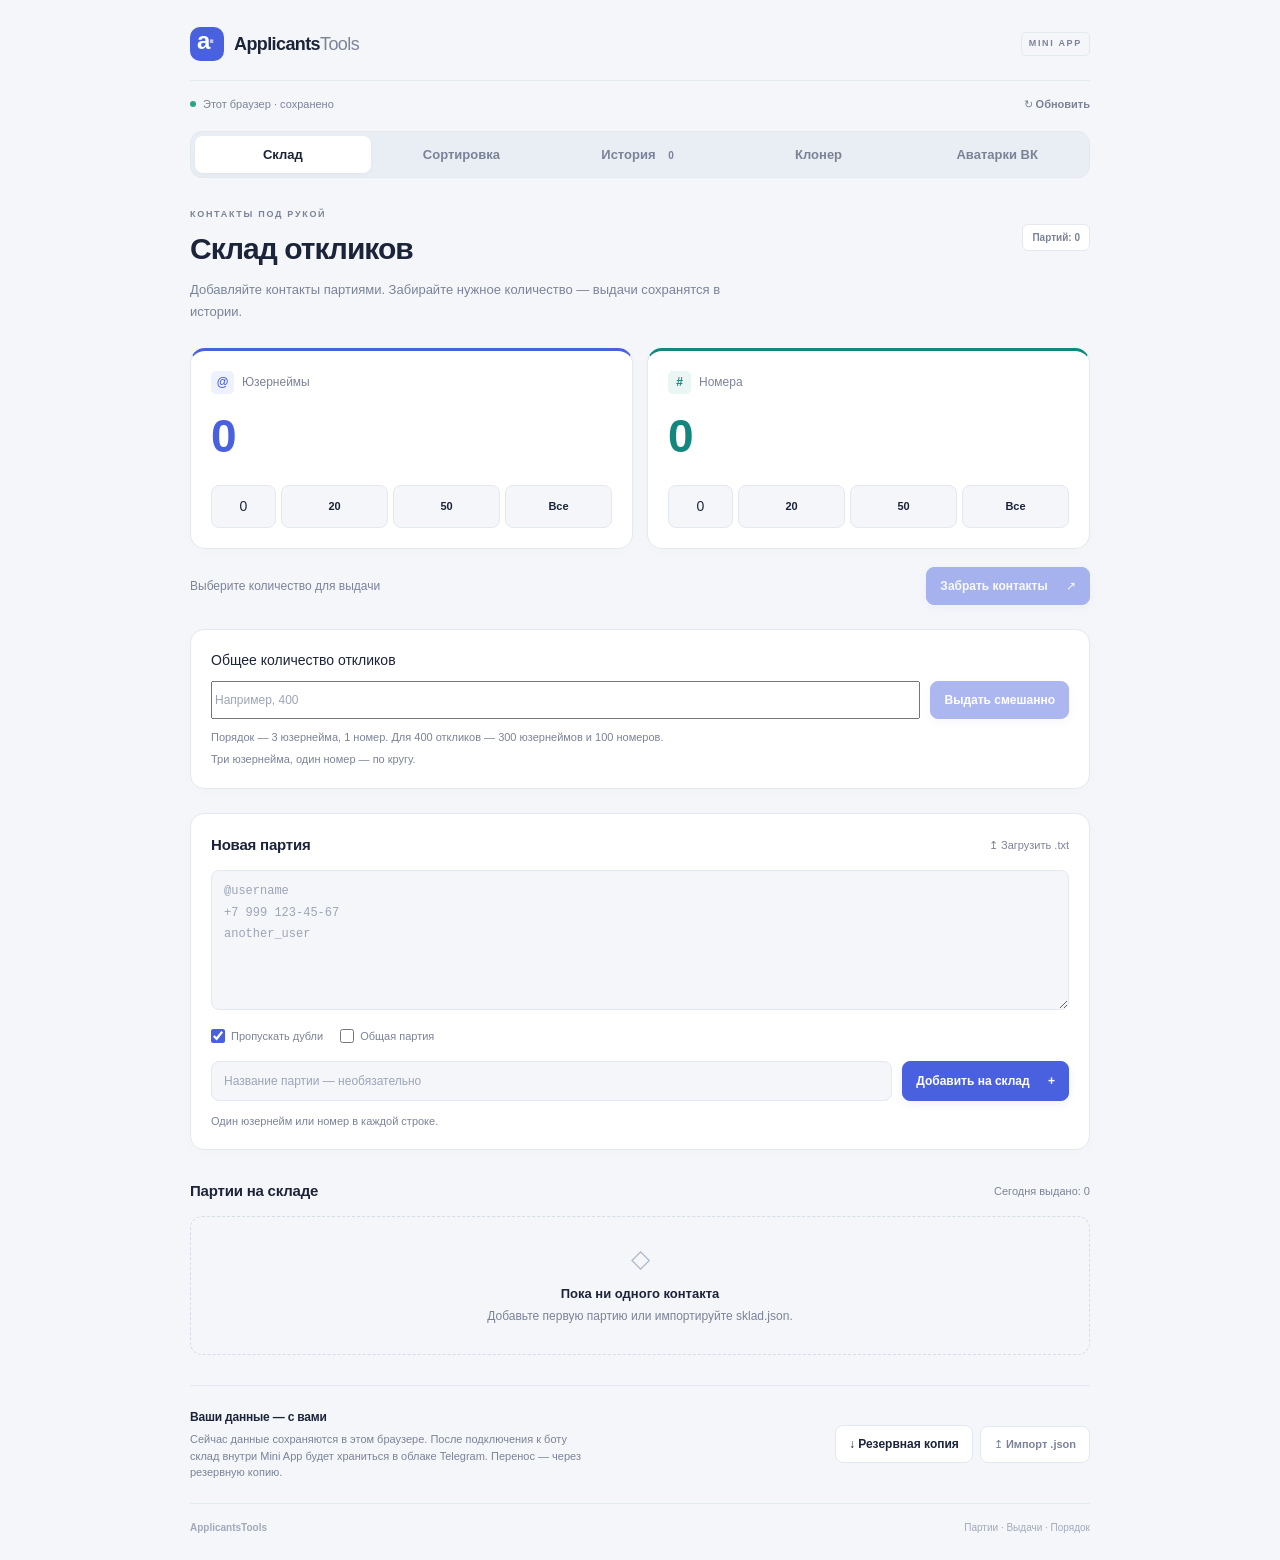
==== index.html @ 0c080ca4 "Add technical image quality filters Updated stylesheet and script versions, added profile filters se" ====
<!doctype html>
<html lang="ru">
<head>
<meta charset="utf-8"><meta name="viewport" content="width=device-width, initial-scale=1, viewport-fit=cover">
<meta name="referrer" content="no-referrer">
<meta name="theme-color" content="#f4f6fa">
<meta http-equiv="Content-Security-Policy" content="default-src 'self'; script-src 'self' https://telegram.org https://api.vk.com/method/users.search; style-src 'self' 'unsafe-inline'; img-src 'self' data: blob: https://*.userapi.com https://*.vkuserphoto.ru; connect-src 'self' https://applicants-miniapp-production.up.railway.app https://id.vk.ru https://login.vk.ru https://api.vk.ru; object-src 'none'; base-uri 'none'; form-action 'none'">
<title>ApplicantsTools — склад откликов</title>
<meta name="description" content="Склад юзернеймов и телефонов: партии, выдачи, история и сортировка. Mini App для Telegram.">
<link rel="icon" href="icon.svg" type="image/svg+xml">
<link rel="stylesheet" href="style.css?v=18">
<script defer src="https://telegram.org/js/telegram-web-app.js"></script>
<script type="module" src="app.mjs?v=18"></script>
</head>
<body>
<div class="shell">
<header class="top"><a class="brand" href="./" aria-label="ApplicantsTools — главная"><span class="brand-icon">a<span>·</span></span><span>Applicants<span class="brand-light">Tools</span></span></a><span class="edition">MINI APP</span></header>
<div class="status-row"><span id="storage-status" class="status"><i></i> Подключение…</span><button id="refresh" class="text-button" aria-label="Обновить склад">↻ Обновить</button></div>
<nav class="nav" aria-label="Разделы"><button data-view="stock" aria-current="page">Склад</button><button data-view="sort">Сортировка</button><button data-view="history">История <span id="history-count">0</span></button><button data-view="cloner">Клонер</button><button data-view="avatars">Аватарки ВК</button></nav>
<div id="notice" class="notice" role="status" hidden></div>
<main>
<section id="view-stock" class="view">
<div class="section-head"><div><p class="eyebrow">КОНТАКТЫ ПОД РУКОЙ</p><h1>Склад откликов</h1></div><span class="tag" id="batch-count">0 партий</span></div>
<p class="intro">Добавляйте контакты партиями. Забирайте нужное количество — выдачи сохранятся в истории.</p>
<div class="counters"><article class="counter blue"><div class="counter-label"><span class="counter-icon">@</span> Юзернеймы</div><strong id="count-u">0</strong><div class="amount"><label class="sr-only" for="take-u">Выдать юзернеймов</label><input id="take-u" type="text" inputmode="numeric" value="0"><button data-kind="u" data-count="20">20</button><button data-kind="u" data-count="50">50</button><button data-kind="u" data-count="all">Все</button></div></article><article class="counter teal"><div class="counter-label"><span class="counter-icon">#</span> Номера</div><strong id="count-p">0</strong><div class="amount"><label class="sr-only" for="take-p">Выдать номеров</label><input id="take-p" type="text" inputmode="numeric" value="0"><button data-kind="p" data-count="20">20</button><button data-kind="p" data-count="50">50</button><button data-kind="p" data-count="all">Все</button></div></article></div>
<div class="issue-bar"><span id="take-summary">Выберите количество для выдачи</span><button class="primary" id="take">Забрать контакты <span>↗</span></button></div>
<form id="take-mixed-form" class="card" style="margin-bottom:24px">
 <label for="take-mixed-count">Общее количество откликов</label>
 <div class="form-bottom" style="margin-top:10px">
  <input id="take-mixed-count" type="number" min="1" step="1" inputmode="numeric" placeholder="Например, 400" required>
  <button class="primary" id="take-mixed" type="submit">Выдать смешанно</button>
 </div>
 <p class="hint" style="margin-top:10px">Порядок — 3 юзернейма, 1 номер. Для 400 откликов — 300 юзернеймов и 100 номеров.</p>
 <p id="take-mixed-summary" class="hint" role="status" style="margin-top:6px"></p>
</form>
<section class="card intake"><div class="card-title"><h2>Новая партия</h2><label class="file-button">↥ Загрузить .txt<input id="intake-file" type="file" accept=".txt,.csv,text/plain,text/csv"></label></div><form id="intake"><label class="sr-only" for="intake-text">Список контактов</label><textarea id="intake-text" placeholder="@username&#10;+7 999 123-45-67&#10;another_user" spellcheck="false"></textarea><div class="form-options"><label><input type="checkbox" id="dedupe" checked> Пропускать дубли</label><label><input type="checkbox" id="mixed"> Общая партия</label></div><div class="form-bottom"><input id="batch-name" maxlength="60" aria-label="Название партии" placeholder="Название партии — необязательно"><button class="primary" type="submit">Добавить на склад <span>+</span></button></div><p class="hint" id="intake-hint">Один юзернейм или номер в каждой строке.</p><p id="intake-feedback" class="notice" role="status" hidden></p></form></section>
<div class="section-head compact"><h2>Партии на складе</h2><span id="today" class="hint"></span></div><div id="batches" class="records"></div>
</section>
<section id="view-sort" class="view" hidden><p class="eyebrow">ПОРЯДОК В СПИСКАХ</p><h1>Номера в конец</h1><p class="intro">Вставьте отклики: телефоны соберутся отдельным списком, остальной текст останется на месте.</p><section class="card sort-options"><label><input id="sort-dedup" type="checkbox" checked> Убирать повторы номеров</label><label><input id="sort-norm" type="checkbox" checked> Приводить к 7XXXXXXXXXX</label><label><input id="sort-drop" type="checkbox" checked> Удалять строки, где был только номер</label><label>Разделитель <select id="sort-sep"><option value="blank">Пустая строка</option><option value="title">Номера:</option><option value="none">Без разделителя</option></select></label></section><div class="sort-grid"><section class="sort-col"><div class="card-title"><h2>Исходный текст</h2><label class="file-button">↥ Загрузить<input id="sort-file" type="file" accept=".txt,.csv,text/plain,text/csv"></label></div><textarea id="sort-input" aria-label="Исходный текст для сортировки" placeholder="Имя, телефон, комментарий…" spellcheck="false"></textarea><button id="sort-clear" class="text-button">Очистить</button></section><section class="sort-col"><div class="card-title"><h2>Результат</h2><button id="sort-copy" class="text-button">Копировать ↗</button></div><textarea id="sort-output" aria-label="Результат сортировки" readonly></textarea><div class="actions"><button id="sort-to-stock">Номера на склад →</button><button id="sort-download">Скачать .txt</button></div></section></div><p id="sort-stats" class="hint"></p><p class="footnote">Сортировка выполняется на вашем устройстве. Кнопка «Номера на склад» переносит в форму только найденные телефоны.</p></section>
<section id="view-history" class="view" hidden><p class="eyebrow">НИЧЕГО НЕ ТЕРЯЕТСЯ</p><h1>История выдач</h1><p class="intro">Выданные списки можно открыть, скопировать снова или вернуть на склад.</p><div id="issues" class="records"></div></section>
<section id="view-avatars" class="view" hidden>
 <h1>Аватарки ВК</h1>
 <p class="intro">Открытые профили девушек от 18 лет. Выбирайте подходящие фотографии в результатах.</p>
 <section class="card vk-avatar-connect">
  <button id="vk-avatars-login" class="primary" type="button">Войти через VK</button>
  <p id="vk-avatars-auth-status" class="hint" role="status">Введите ключ один раз или войдите через VK. Ключ сохранится на этом устройстве.</p>
 </section>
 <form id="vk-avatars-form" class="card">
  <label for="vk-avatars-token">Пользовательский ключ VK API</label>
  <input id="vk-avatars-token" type="password" autocomplete="off" spellcheck="false" placeholder="Введите ключ один раз">
  <div class="actions">
   <button id="vk-avatars-save-token" type="button">Сохранить ключ</button>
   <button id="vk-avatars-change-token" type="button" hidden>Изменить ключ</button>
  </div>
  <div class="vk-avatar-filters">
   <div><label for="vk-avatars-query">Имя — необязательно</label><input id="vk-avatars-query" type="text" maxlength="100" placeholder="Например, Анна"></div>
   <div><label for="vk-avatars-age-from">Возраст от</label><input id="vk-avatars-age-from" type="number" min="18" max="100" value="18" required></div>
   <div><label for="vk-avatars-age-to">Возраст до</label><input id="vk-avatars-age-to" type="number" min="18" max="100" value="35" required></div>
  </div>
  <button id="vk-avatars-search" class="primary" type="submit">Найти аватарки</button>
 </form>
 <div class="vk-avatar-toolbar">
  <span id="vk-avatars-selected-count">Выбрано: 0</span>
  <div class="actions">
   <label for="vk-avatars-auto-count">Количество</label><input id="vk-avatars-auto-count" type="number" min="1" step="1" value="20">
   <button id="vk-avatars-auto-pick" type="button">Подобрать аватарки автоматически</button>
   <button id="vk-avatars-clear-selection" type="button" disabled>Снять выделение</button>
   <button id="vk-avatars-download" class="primary" type="button" disabled>Скачать выбранные ZIP</button>
  </div>
 </div>
 <section class="card vk-avatar-profile-filters">
  <div class="card-title"><h2>Фильтры профилей</h2><button id="vk-avatars-filters-reset" class="text-button" type="button">Сбросить</button></div>
  <div class="vk-avatar-profile-filter-grid">
   <label for="vk-avatars-verification">Галочка VK<select id="vk-avatars-verification"><option value="all">Все профили</option><option value="verified">Только верифицированные</option><option value="unverified">Без верификации</option></select></label>
   <label for="vk-avatars-max-followers">Максимум подписчиков<input id="vk-avatars-max-followers" type="number" min="0" step="1" value="500"></label>
   <label for="vk-avatars-quality-threshold">Минимум качества кадра <output id="vk-avatars-quality-value">0.0</output><input id="vk-avatars-quality-threshold" type="range" min="0" max="10" step="0.1" value="0"></label>
   <label for="vk-avatars-quality-sort">Сортировка качества<select id="vk-avatars-quality-sort"><option value="none">Как загружены</option><option value="desc">Сначала лучшее качество</option></select></label>
   <label class="vk-avatar-missing-option"><input id="vk-avatars-include-missing" type="checkbox" checked> Оставлять профили без данных о подписчиках</label>
   <label class="vk-avatar-missing-option"><input id="vk-avatars-include-unknown-quality" type="checkbox" checked> Оставлять кадры, которые ещё не удалось оценить</label>
  </div>
  <p id="vk-avatars-filter-count" class="hint" role="status">Подходит: 0</p>
 </section>
 <p id="vk-avatars-export-status" class="hint" role="status"></p>
 <section class="card vk-avatar-augmentation">
  <div class="card-title"><h2>Аугментация для датасета</h2><span class="tag">Только выбранные VK-фото</span></div>
  <label><input id="vk-avatars-augment" type="checkbox"> Включить аугментацию (микроизменения)</label>
  <div class="actions" style="margin-top:10px">
   <label for="vk-avatars-variants">Количество вариантов на изображение</label>
   <input id="vk-avatars-variants" type="number" min="1" max="100" step="1" value="5">
  </div>
  <p class="hint">В режиме аугментации ZIP содержит только созданные варианты: небольшой кроп/сдвиг, поворот и коррекция яркости/контраста для обучения модели.</p>
 </section>
 <p id="vk-avatars-status" class="hint" role="status"></p>
 <div id="vk-avatars-results" class="vk-avatar-grid"></div>
 <button id="vk-avatars-more" type="button" hidden>Показать ещё</button>
</section>
<section id="view-cloner" class="view" hidden>
<p class="eyebrow">ДОПОЛНИТЕЛЬНАЯ АВТОРИЗАЦИЯ</p>
<h1>Клонер TData</h1>
<p class="intro">Загрузите один или несколько .zip с TData — получите один архив с новыми сессиями.</p>
<section class="card">
  <div class="card-title"><h2>Параметры</h2></div>
  <form id="cloner-form">
    <label for="cloner-proxy">Прокси SOCKS5 <span class="hint">(ip:port:user:pass или socks5://..., или «-» без прокси)</span></label>
    <input id="cloner-proxy" type="text" placeholder="1.2.3.4:1080:user:pass" spellcheck="false" autocomplete="off">
    <label style="margin-top:12px">Архивы TData <span class="hint">(можно выбрать несколько .zip)</span></label>
    <label class="file-button" style="margin-top:4px">↥ Выбрать .zip файлы<input id="cloner-file" type="file" accept=".zip,application/zip" multiple></label>
    <ul id="cloner-filelist" class="hint" style="margin-top:4px;padding-left:16px;list-style:disc"></ul>
    <button class="primary" type="submit" id="cloner-submit" style="margin-top:16px">Клонировать ⟳</button>
  </form>
</section>
<section class="card" id="cloner-status-card" hidden>
  <div class="card-title"><h2>Статус</h2></div>
  <p id="cloner-status-text" class="hint">Инициализация…</p>
  <div id="cloner-progress" class="cloner-progress" hidden></div>
  <button id="cloner-download" class="primary" hidden>↓ Скачать cloned_tdata.zip</button>
</section>
<section class="card" id="cloner-history-card">
  <div class="card-title"><h2>История клонирований</h2><button id="cloner-history-refresh" class="text-button">↻ Обновить</button></div>
  <div id="cloner-history-list"><p class="hint">Загрузка…</p></div>
</section>
</section>
<section class="backup"><div><h2>Ваши данные — с вами</h2><p id="storage-help">Загрузка хранилища…</p></div><div class="actions"><button id="export">↓ Резервная копия</button><label class="file-button button">↥ Импорт .json<input id="import" type="file" accept=".json,application/json"></label></div></section>
</main>
<footer><span>ApplicantsTools</span><span>Партии · Выдачи · Порядок</span></footer>
</div>
<dialog id="output-dialog"><div class="dialog-head"><div><p class="eyebrow">ВЫДАЧА</p><h2 id="output-title">Контакты</h2></div><button id="output-close" aria-label="Закрыть" class="icon-button">×</button></div><p id="output-description" class="hint"></p><textarea id="output-text" readonly aria-label="Выданные контакты"></textarea><div class="actions"><button id="output-copy" class="primary">Копировать</button><button id="output-download">Скачать .txt</button></div></dialog>
<dialog id="confirm-dialog"><h2 id="confirm-title">Подтвердите действие</h2><p id="confirm-description"></p><div class="actions"><button id="confirm-cancel">Отмена</button><button id="confirm-ok" class="primary">Продолжить</button></div></dialog>
<div id="toast" role="status" hidden></div>
<noscript>Для работы ApplicantsTools включите JavaScript.</noscript>
</body></html>
---- style.css ----
:root{--bg:#f4f6fa;--surface:#fff;--ink:#1c2439;--muted:#7b8397;--line:#e4e8f0;--blue:#4a61df;--blue-soft:#eef1ff;--teal:#13877e;--teal-soft:#e9f6f3;--danger:#c43e4f;--shadow:0 3px 16px #23345c04;font-family:-apple-system,BlinkMacSystemFont,'Segoe UI',sans-serif;color:var(--ink);background:var(--bg);font-synthesis:none;color-scheme:light}
*{box-sizing:border-box}body{margin:0;padding:env(safe-area-inset-top) max(18px,env(safe-area-inset-right)) env(safe-area-inset-bottom) max(18px,env(safe-area-inset-left));font-size:14px;line-height:1.5}.shell{max-width:900px;margin:auto}.top{display:flex;align-items:center;justify-content:space-between;padding:27px 0 19px;border-bottom:1px solid var(--line)}.brand{display:flex;gap:10px;align-items:center;text-decoration:none;color:var(--ink);font-size:18px;font-weight:720;letter-spacing:-.6px}.brand-light{font-weight:450;color:var(--muted)}.brand-icon{width:34px;height:34px;background:var(--blue);color:#fff;display:grid;place-content:center;border-radius:10px;font-size:24px;line-height:1;letter-spacing:-4px;padding-right:4px}.brand-icon span{color:#b9c4ff}.edition{font-size:9px;font-weight:700;letter-spacing:1.7px;border:1px solid var(--line);border-radius:5px;padding:4px 7px;color:var(--muted)}.status-row{display:flex;align-items:center;justify-content:space-between;padding:12px 0}.status{font-size:11px;display:flex;align-items:center;gap:7px;color:var(--muted)}.status i{width:6px;height:6px;background:#2ca487;border-radius:50%}.status.error i{background:var(--danger)}.nav{display:flex;padding:4px;border:1px solid var(--line);border-radius:12px;background:#e9edf4;margin:3px 0 30px;gap:3px}.nav button{flex:1;border:0;background:none;font-size:13px;color:var(--muted);padding:9px 10px;font-weight:600}.nav button[aria-current=page]{color:var(--ink);background:var(--surface);box-shadow:0 2px 4px #1b2b4a08;border-radius:8px}.nav button span{font-size:10px;margin-left:4px;background:#e9edf4;border-radius:4px;padding:1px 5px}h1,h2,p{margin:0}h1{font-size:30px;line-height:1.2;font-weight:740;letter-spacing:-1px}h2{font-size:15px;font-weight:650;letter-spacing:-.2px}.eyebrow{font-size:9px;letter-spacing:1.7px;font-weight:700;color:var(--muted);margin-bottom:9px}.intro{font-size:13px;line-height:1.7;color:var(--muted);max-width:560px;margin:12px 0 25px}.section-head{display:flex;align-items:center;justify-content:space-between;gap:14px}.section-head.compact{margin:30px 0 13px}.tag{font-size:10px;font-weight:600;background:var(--surface);border:1px solid var(--line);border-radius:6px;padding:5px 9px;white-space:nowrap;color:var(--muted)}.counters{display:grid;grid-template-columns:1fr 1fr;gap:14px}.counter{border:1px solid var(--line);border-radius:15px;background:var(--surface);padding:20px;box-shadow:var(--shadow)}.counter.blue{border-top:3px solid var(--blue)}.counter.teal{border-top:3px solid var(--teal)}.counter-label{display:flex;gap:8px;align-items:center;color:var(--muted);font-size:12px}.counter-icon{font-weight:700;color:var(--blue);background:var(--blue-soft);border-radius:5px;width:23px;height:23px;text-align:center;line-height:23px}.teal .counter-icon{color:var(--teal);background:var(--teal-soft)}.counter strong{display:block;font-size:46px;line-height:1.15;letter-spacing:-2px;font-weight:600;margin:16px 0 22px;font-variant-numeric:tabular-nums}.blue strong{color:var(--blue)}.teal strong{color:var(--teal)}.amount{display:flex;gap:5px}.amount input{width:65px;min-width:0;padding:6px;text-align:center;font-variant-numeric:tabular-nums}.amount button{flex:1;padding:7px 4px;background:var(--bg);font-size:11px}.issue-bar{display:flex;align-items:center;justify-content:space-between;gap:12px;padding:18px 0 24px}.issue-bar>span{font-size:12px;color:var(--muted)}button,input,textarea,select{font:inherit;color:inherit}button,.button{border:1px solid var(--line);border-radius:8px;background:var(--surface);padding:9px 13px;cursor:pointer;font-size:12px;font-weight:600;transition:border-color .15s,background .15s}button:hover,.button:hover{border-color:var(--blue)}button:disabled{opacity:.45;cursor:default}button.primary{background:var(--blue);border-color:var(--blue);color:#fff;box-shadow:0 3px 8px #4a61df16}button.primary span{margin-left:15px}button.danger{color:var(--danger)}.text-button{border:none;background:transparent;padding:3px 0;color:var(--muted);font-size:11px}.card{border:1px solid var(--line);border-radius:14px;background:var(--surface);padding:20px;box-shadow:var(--shadow)}.card-title{display:flex;align-items:center;justify-content:space-between;gap:8px;margin-bottom:14px}.file-button{cursor:pointer;color:var(--muted);font-size:11px;display:inline-flex;align-items:center;gap:4px}.file-button input{position:absolute;width:1px;height:1px;opacity:0}.file-button:focus-within{outline:2px solid var(--blue);outline-offset:4px}input[type=text],input:not([type]),textarea,select{border:1px solid var(--line);background:var(--bg);border-radius:8px;padding:10px 12px;outline:none}input:focus,textarea:focus,select:focus,button:focus-visible{outline:2px solid var(--blue);outline-offset:2px}textarea{width:100%;min-height:140px;resize:vertical;font:12px/1.8 ui-monospace,SFMono-Regular,Menlo,monospace}textarea::placeholder,input::placeholder{color:#9ca5b6}.form-options{display:flex;align-items:center;flex-wrap:wrap;gap:17px;margin:12px 0 16px;font-size:11px;color:var(--muted)}label{display:flex;align-items:center;gap:6px}input[type=checkbox]{accent-color:var(--blue);width:14px;height:14px;margin:0}.form-bottom{display:flex;gap:10px}.form-bottom>input{flex:1;min-width:0;font-size:12px}.hint{font-size:11px;color:var(--muted)}#intake-hint{margin-top:12px}.records{display:grid;gap:10px}.record{background:var(--surface);border:1px solid var(--line);padding:16px 18px;border-radius:11px;overflow:hidden}.record-head{display:flex;gap:8px;align-items:center;flex-wrap:wrap}.record-head strong{font-size:22px;font-weight:550;font-variant-numeric:tabular-nums}.record-title{font-size:12px;font-weight:650;overflow-wrap:anywhere}.record-date{margin-left:auto;font-size:10px;color:var(--muted)}.badge{padding:3px 7px;border-radius:5px;color:var(--blue);background:var(--blue-soft);font-size:10px;white-space:nowrap}.badge.p{color:var(--teal);background:var(--teal-soft)}.peek{font:11px/1.6 ui-monospace,monospace;color:var(--muted);margin-top:8px;overflow-wrap:anywhere}.record-actions{display:flex;flex-wrap:wrap;gap:7px;margin-top:11px}.record-actions button{padding:5px 8px;font-size:10px}.empty{border:1px dashed #d6dce8;background:transparent;border-radius:12px;text-align:center;padding:29px 18px;color:var(--muted);font-size:12px}.empty span{display:block;font-size:25px;color:#b1b9cc;line-height:1;margin-bottom:13px}.empty strong{display:block;font-weight:600;font-size:13px;color:var(--ink);margin-bottom:4px}.backup{margin-top:30px;padding:22px 0;border-top:1px solid var(--line);display:flex;align-items:center;justify-content:space-between;gap:20px}.backup h2{font-size:12px}.backup p{font-size:11px;color:var(--muted);max-width:400px;margin-top:5px}.actions{display:flex;gap:7px;align-items:center;flex-wrap:wrap}.backup .actions{flex-shrink:0}.backup .button{font-size:11px}footer{display:flex;justify-content:space-between;gap:10px;border-top:1px solid var(--line);padding:16px 0 25px;color:#a1a9ba;font-size:10px}footer>span:first-child{font-weight:650}.sort-options{display:grid;grid-template-columns:1fr 1fr;gap:14px;margin-bottom:23px;font-size:11px;color:var(--muted)}select{padding:5px 8px!important;font-size:11px}.sort-grid{display:grid;grid-template-columns:1fr 1fr;gap:16px}.sort-col{min-width:0}.sort-col textarea{min-height:310px;background:var(--surface);margin-bottom:8px}.sort-col h2{font-size:12px}.sort-col .actions button{font-size:10px}.footnote{font-size:11px;color:var(--muted);margin:18px 0}#sort-stats{margin-top:16px}.notice{border-radius:8px;padding:11px 14px;font-size:12px;background:var(--blue-soft);margin-bottom:20px}.notice.error{background:#fff0f0;color:#ad3545}.notice button{margin-left:10px}dialog{border:1px solid var(--line);border-radius:16px;background:var(--surface);color:var(--ink);padding:24px;width:min(560px,calc(100% - 32px));max-height:85dvh;box-shadow:0 25px 80px #131d3833}dialog::backdrop{background:#10182b66;backdrop-filter:blur(3px)}.dialog-head{display:flex;align-items:center;justify-content:space-between;margin-bottom:10px}.icon-button{border:0;font-size:24px;font-weight:400;padding:0 6px}dialog textarea{min-height:220px;margin:14px 0}#confirm-dialog p{margin:12px 0 22px;font-size:13px;color:var(--muted)}#confirm-dialog .actions{justify-content:flex-end}#toast{position:fixed;bottom:max(22px,env(safe-area-inset-bottom));left:50%;transform:translateX(-50%);background:var(--ink);color:var(--surface);padding:11px 18px;border-radius:10px;font-size:12px;max-width:calc(100% - 36px);box-shadow:0 5px 30px #1113;z-index:10}.sr-only{position:absolute;width:1px;height:1px;padding:0;margin:-1px;overflow:hidden;clip:rect(0,0,0,0);white-space:nowrap;border:0}[hidden]{display:none!important}
@media(max-width:600px){.top{padding-top:20px}.brand{font-size:16px}.nav{margin-bottom:25px}h1{font-size:27px}.counter{padding:15px}.counter strong{font-size:40px;margin:13px 0 17px}.counters{gap:10px}.amount{flex-wrap:wrap}.amount input{width:100%;height:33px}.amount button{padding:5px}.counter-label{font-size:11px}.counter-icon{width:19px;height:19px;line-height:19px}.issue-bar{align-items:flex-start;flex-direction:column}.issue-bar button{width:100%}.card{padding:16px}.form-bottom{flex-direction:column}.form-bottom button{width:100%}.section-head.compact{align-items:baseline}.sort-grid{grid-template-columns:1fr}.sort-options{grid-template-columns:1fr}.sort-col textarea{min-height:220px}.backup{flex-direction:column;align-items:flex-start;gap:13px}.record-date{font-size:9px}.record{padding:13px}.edition{font-size:8px}footer{font-size:9px}}
@media(prefers-color-scheme:dark){:root{--bg:#121724;--surface:#1a2132;--ink:#e5e9f4;--muted:#929db5;--line:#2b354b;--blue:#8296ff;--blue-soft:#232f55;--teal:#53c7b6;--teal-soft:#1b3b3a;color-scheme:dark}.nav{background:#181f2e}.nav button span{background:#2b354b}button.primary{color:#10172b}.notice.error{background:#432731;color:#ffadba}.empty{border-color:var(--line)}}
.brand-icon{display:flex;align-items:baseline;justify-content:center;padding-top:2px;letter-spacing:-2px}.brand-icon span{display:inline;font-size:24px}.nav button{white-space:nowrap}.nav button span{display:inline-block}@media(max-width:600px){.nav button{font-size:12px;padding:9px 5px}.section-head:not(.compact){align-items:flex-start;flex-direction:column;gap:10px}.section-head:not(.compact) h1{font-size:27px}.section-head:not(.compact) .tag{align-self:flex-start}}

#view-cloner input[type=text]{width:100%;margin-top:4px}#view-cloner label{display:block;font-size:12px;font-weight:600;color:var(--muted);margin-top:12px}#view-cloner label:first-child{margin-top:0}#cloner-form{display:flex;flex-direction:column}#cloner-submit{align-self:flex-start}@media(max-width:600px){#cloner-submit{align-self:stretch}}.history-row{padding:8px 0}.history-meta{font-size:13px;margin-bottom:4px}.history-phones{font-size:13px;line-height:1.6}.history-phones code{background:var(--chip-bg,#e8ecf0);border-radius:4px;padding:1px 5px;margin-right:4px;font-size:12px}.history-sep{border:none;border-top:1px solid var(--border,#e0e4ea);margin:0}

.nav{flex-wrap:wrap}.nav button{min-width:90px}
#vk-avatars-token{width:100%;margin:8px 0;border:1px solid var(--line);background:var(--bg);border-radius:8px;padding:10px 12px}
.vk-avatar-filters{display:grid;grid-template-columns:2fr 1fr 1fr;gap:12px;margin:18px 0}
.vk-avatar-filters input{width:100%;margin-top:6px;border:1px solid var(--line);background:var(--bg);border-radius:8px;padding:10px 12px}
#vk-avatars-status{margin:18px 0}#vk-avatars-status.error{color:var(--danger)}
.vk-avatar-grid{display:grid;grid-template-columns:repeat(3,minmax(0,1fr));gap:14px;margin-bottom:20px}
.vk-avatar{min-width:0;border:1px solid var(--line);border-radius:12px;background:var(--surface);overflow:hidden}
.vk-avatar img{display:block;width:100%;aspect-ratio:1;object-fit:cover;background:var(--bg)}
.vk-avatar .actions{padding:12px}.vk-avatar a{text-decoration:none;font-size:11px}
@media(max-width:600px){.vk-avatar-grid{grid-template-columns:repeat(2,minmax(0,1fr))}.vk-avatar-filters{grid-template-columns:1fr 1fr}.vk-avatar-filters>div:first-child{grid-column:1/-1}}

.vk-avatar-connect{display:flex;align-items:center;gap:14px;margin-bottom:14px}.vk-avatar-connect .hint{flex:1}
#vk-avatars-auth-status.error{color:var(--danger)}#vk-avatars-form summary{cursor:pointer;font-size:12px;color:var(--muted)}#vk-avatars-form details[open] label{margin-top:12px}
@media(max-width:600px){.vk-avatar-connect{align-items:stretch;flex-direction:column}}
.photos-tools{margin:18px 0}.photos-disclaimer{margin-bottom:14px}.photos-actions{margin-top:14px}.photos-actions input{width:75px}.photos-export{margin-top:14px;padding-top:14px;border-top:1px solid var(--line)}.photos-export input{width:72px}.photos-export select{min-width:110px}.photos-tools #photos-status{margin-top:10px}.photos-tools .vk-avatar-grid{margin-top:14px}.vk-avatar-preview{display:block;position:relative;cursor:pointer}.vk-avatar-select{position:absolute;top:9px;left:9px;display:flex;align-items:center;gap:7px;padding:7px 9px;background:var(--surface);border-radius:7px;font-size:12px;box-shadow:var(--shadow)}.vk-avatar:has(input:checked){border-color:var(--blue);outline:1px solid var(--blue)}
.vk-avatar-toolbar{display:flex;justify-content:space-between;align-items:center;gap:12px;flex-wrap:wrap;padding:12px;background:var(--surface);border:1px solid var(--line);border-radius:10px;margin:18px 0 10px}.vk-avatar-toolbar input{width:75px}.vk-avatar-toolbar .actions{gap:7px}.vk-avatar-toolbar a{text-decoration:none}.vk-avatar-toolbar button{font-size:11px}#vk-avatars-export-status{margin-bottom:14px}#vk-avatars-export-status.error{color:var(--danger)}
.vk-avatar-augmentation{margin:18px 0}.vk-avatar-augmentation input[type=number]{width:80px}.vk-avatar-augmentation .hint{margin-top:10px}
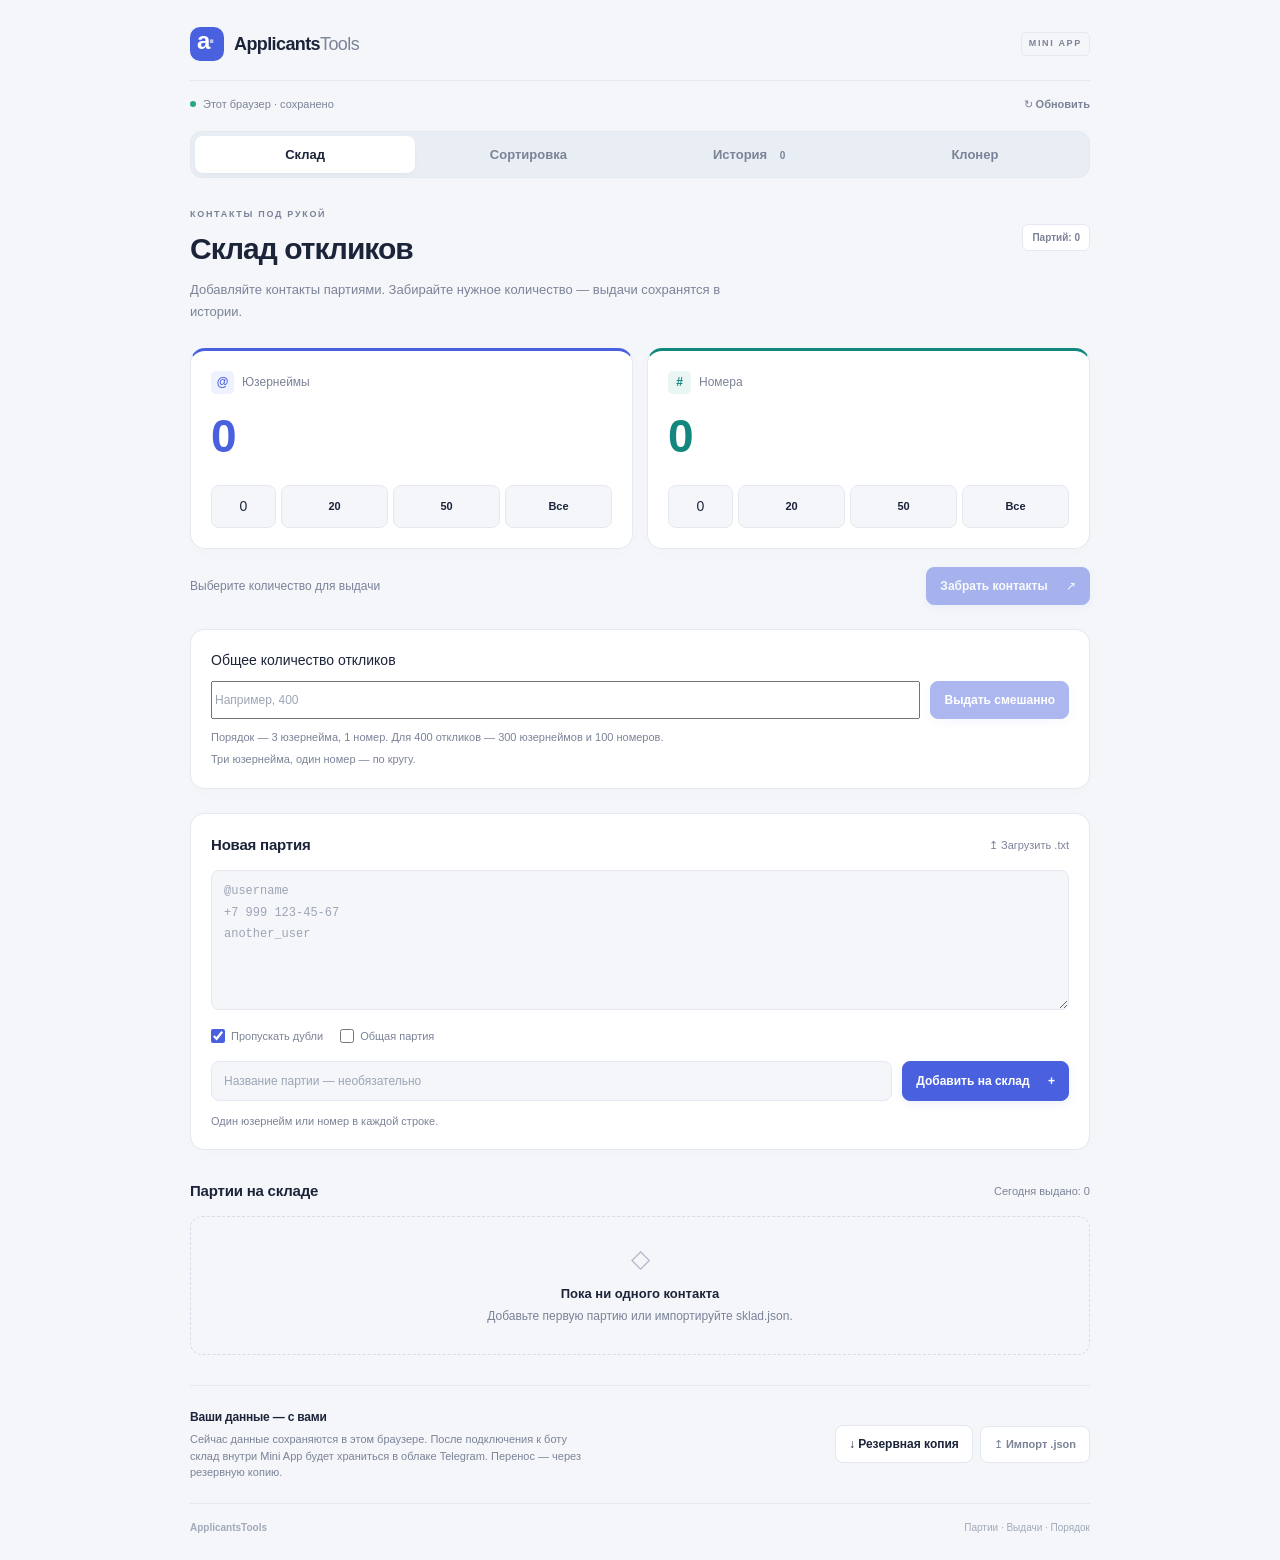
==== commit 5bea17c5: "Remove VK avatar section from navigation" ====
--- a/index.html
+++ b/index.html
@@ -8,15 +8,15 @@
 <title>ApplicantsTools — склад откликов</title>
 <meta name="description" content="Склад юзернеймов и телефонов: партии, выдачи, история и сортировка. Mini App для Telegram.">
 <link rel="icon" href="icon.svg" type="image/svg+xml">
-<link rel="stylesheet" href="style.css?v=18">
+<link rel="stylesheet" href="style.css?v=26">
 <script defer src="https://telegram.org/js/telegram-web-app.js"></script>
-<script type="module" src="app.mjs?v=18"></script>
+<script type="module" src="app.mjs?v=26"></script>
 </head>
 <body>
 <div class="shell">
 <header class="top"><a class="brand" href="./" aria-label="ApplicantsTools — главная"><span class="brand-icon">a<span>·</span></span><span>Applicants<span class="brand-light">Tools</span></span></a><span class="edition">MINI APP</span></header>
 <div class="status-row"><span id="storage-status" class="status"><i></i> Подключение…</span><button id="refresh" class="text-button" aria-label="Обновить склад">↻ Обновить</button></div>
-<nav class="nav" aria-label="Разделы"><button data-view="stock" aria-current="page">Склад</button><button data-view="sort">Сортировка</button><button data-view="history">История <span id="history-count">0</span></button><button data-view="cloner">Клонер</button><button data-view="avatars">Аватарки ВК</button></nav>
+<nav class="nav" aria-label="Разделы"><button data-view="stock" aria-current="page">Склад</button><button data-view="sort">Сортировка</button><button data-view="history">История <span id="history-count">0</span></button><button data-view="cloner">Клонер</button></nav>
 <div id="notice" class="notice" role="status" hidden></div>
 <main>
 <section id="view-stock" class="view">
@@ -72,11 +72,8 @@
   <div class="card-title"><h2>Фильтры профилей</h2><button id="vk-avatars-filters-reset" class="text-button" type="button">Сбросить</button></div>
   <div class="vk-avatar-profile-filter-grid">
    <label for="vk-avatars-verification">Галочка VK<select id="vk-avatars-verification"><option value="all">Все профили</option><option value="verified">Только верифицированные</option><option value="unverified">Без верификации</option></select></label>
-   <label for="vk-avatars-max-followers">Максимум подписчиков<input id="vk-avatars-max-followers" type="number" min="0" step="1" value="500"></label>
-   <label for="vk-avatars-quality-threshold">Минимум качества кадра <output id="vk-avatars-quality-value">0.0</output><input id="vk-avatars-quality-threshold" type="range" min="0" max="10" step="0.1" value="0"></label>
-   <label for="vk-avatars-quality-sort">Сортировка качества<select id="vk-avatars-quality-sort"><option value="none">Как загружены</option><option value="desc">Сначала лучшее качество</option></select></label>
+   <label for="vk-avatars-max-followers">Максимум подписчиков<input id="vk-avatars-max-followers" type="number" min="0" step="1" value="" placeholder="Без лимита"><small class="hint">Пусто — без лимита</small></label>
    <label class="vk-avatar-missing-option"><input id="vk-avatars-include-missing" type="checkbox" checked> Оставлять профили без данных о подписчиках</label>
-   <label class="vk-avatar-missing-option"><input id="vk-avatars-include-unknown-quality" type="checkbox" checked> Оставлять кадры, которые ещё не удалось оценить</label>
   </div>
   <p id="vk-avatars-filter-count" class="hint" role="status">Подходит: 0</p>
  </section>
--- a/style.css
+++ b/style.css
@@ -14,7 +14,7 @@
 .vk-avatar-grid{display:grid;grid-template-columns:repeat(3,minmax(0,1fr));gap:14px;margin-bottom:20px}
 .vk-avatar{min-width:0;border:1px solid var(--line);border-radius:12px;background:var(--surface);overflow:hidden}
 .vk-avatar img{display:block;width:100%;aspect-ratio:1;object-fit:cover;background:var(--bg)}
-.vk-avatar .actions{padding:12px}.vk-avatar a{text-decoration:none;font-size:11px}
+.vk-avatar .actions{padding:12px}.vk-avatar a{text-decoration:none;font-size:11px}.vk-avatar-followers{margin:9px 12px 0;font-size:11px;color:var(--muted);font-variant-numeric:tabular-nums}
 @media(max-width:600px){.vk-avatar-grid{grid-template-columns:repeat(2,minmax(0,1fr))}.vk-avatar-filters{grid-template-columns:1fr 1fr}.vk-avatar-filters>div:first-child{grid-column:1/-1}}
 
 .vk-avatar-connect{display:flex;align-items:center;gap:14px;margin-bottom:14px}.vk-avatar-connect .hint{flex:1}
@@ -22,4 +22,5 @@
 @media(max-width:600px){.vk-avatar-connect{align-items:stretch;flex-direction:column}}
 .photos-tools{margin:18px 0}.photos-disclaimer{margin-bottom:14px}.photos-actions{margin-top:14px}.photos-actions input{width:75px}.photos-export{margin-top:14px;padding-top:14px;border-top:1px solid var(--line)}.photos-export input{width:72px}.photos-export select{min-width:110px}.photos-tools #photos-status{margin-top:10px}.photos-tools .vk-avatar-grid{margin-top:14px}.vk-avatar-preview{display:block;position:relative;cursor:pointer}.vk-avatar-select{position:absolute;top:9px;left:9px;display:flex;align-items:center;gap:7px;padding:7px 9px;background:var(--surface);border-radius:7px;font-size:12px;box-shadow:var(--shadow)}.vk-avatar:has(input:checked){border-color:var(--blue);outline:1px solid var(--blue)}
 .vk-avatar-toolbar{display:flex;justify-content:space-between;align-items:center;gap:12px;flex-wrap:wrap;padding:12px;background:var(--surface);border:1px solid var(--line);border-radius:10px;margin:18px 0 10px}.vk-avatar-toolbar input{width:75px}.vk-avatar-toolbar .actions{gap:7px}.vk-avatar-toolbar a{text-decoration:none}.vk-avatar-toolbar button{font-size:11px}#vk-avatars-export-status{margin-bottom:14px}#vk-avatars-export-status.error{color:var(--danger)}
+.vk-avatar-profile-filters{margin:10px 0 18px}.vk-avatar-profile-filter-grid{display:grid;grid-template-columns:1fr 1fr;gap:12px;align-items:end}.vk-avatar-profile-filter-grid>label:not(.vk-avatar-missing-option){display:flex;align-items:stretch;flex-direction:column;gap:6px;font-size:11px;color:var(--muted)}.vk-avatar-profile-filter-grid select,.vk-avatar-profile-filter-grid input[type=number],.vk-avatar-profile-filter-grid input[type=range]{width:100%;margin:0}.vk-avatar-profile-filter-grid input[type=range]{accent-color:var(--blue);padding:4px 0}.vk-avatar-profile-filter-grid output{color:var(--ink);font-variant-numeric:tabular-nums}.vk-avatar-missing-option{grid-column:1/-1;font-size:11px;color:var(--muted)}#vk-avatars-filter-count{margin-top:12px;font-variant-numeric:tabular-nums}.vk-avatar-quality{display:inline-block;margin:10px 12px 0;font-size:10px;color:var(--muted);font-variant-numeric:tabular-nums}
 .vk-avatar-augmentation{margin:18px 0}.vk-avatar-augmentation input[type=number]{width:80px}.vk-avatar-augmentation .hint{margin-top:10px}
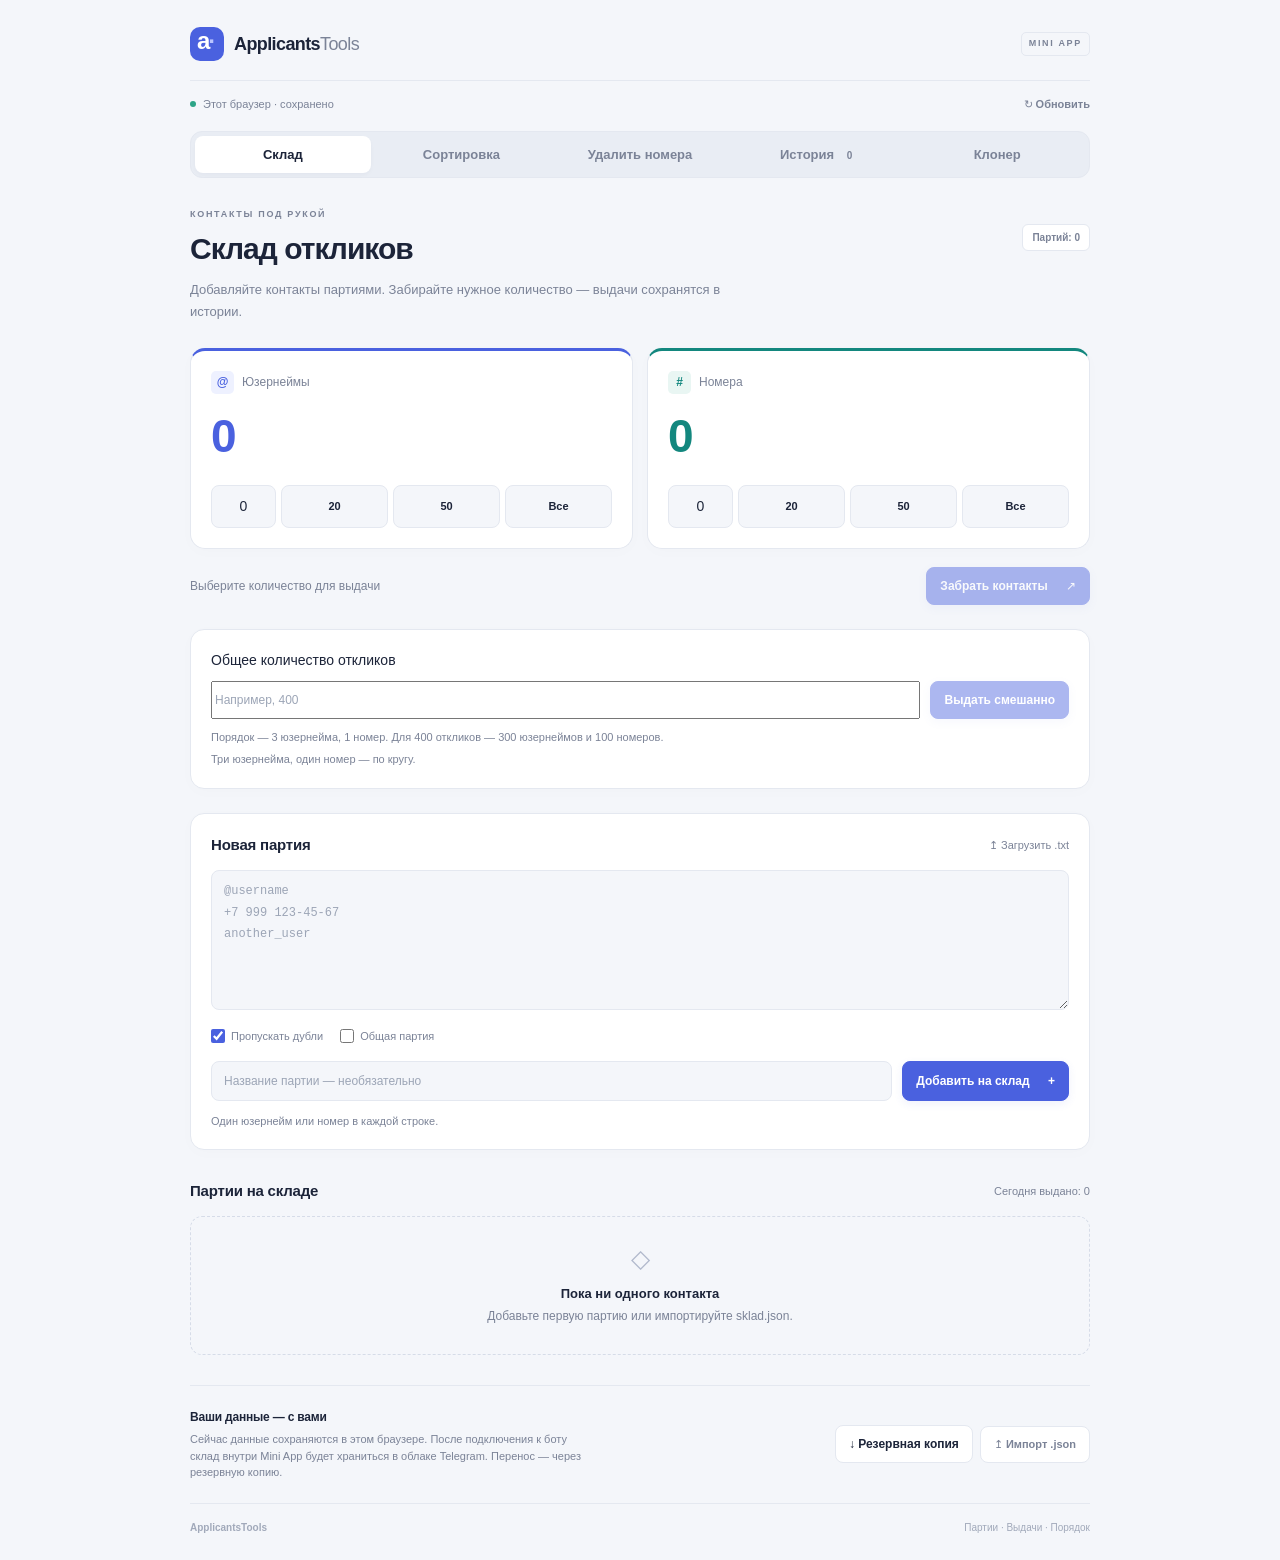
==== commit 0b65bbef: "Add remove numbers section" ====
--- a/index.html
+++ b/index.html
@@ -10,13 +10,13 @@
 <link rel="icon" href="icon.svg" type="image/svg+xml">
 <link rel="stylesheet" href="style.css?v=26">
 <script defer src="https://telegram.org/js/telegram-web-app.js"></script>
-<script type="module" src="app.mjs?v=26"></script>
+<script type="module" src="app.mjs?v=27"></script>
 </head>
 <body>
 <div class="shell">
 <header class="top"><a class="brand" href="./" aria-label="ApplicantsTools — главная"><span class="brand-icon">a<span>·</span></span><span>Applicants<span class="brand-light">Tools</span></span></a><span class="edition">MINI APP</span></header>
 <div class="status-row"><span id="storage-status" class="status"><i></i> Подключение…</span><button id="refresh" class="text-button" aria-label="Обновить склад">↻ Обновить</button></div>
-<nav class="nav" aria-label="Разделы"><button data-view="stock" aria-current="page">Склад</button><button data-view="sort">Сортировка</button><button data-view="history">История <span id="history-count">0</span></button><button data-view="cloner">Клонер</button></nav>
+<nav class="nav" aria-label="Разделы"><button data-view="stock" aria-current="page">Склад</button><button data-view="sort">Сортировка</button><button data-view="remove-numbers">Удалить номера</button><button data-view="history">История <span id="history-count">0</span></button><button data-view="cloner">Клонер</button></nav>
 <div id="notice" class="notice" role="status" hidden></div>
 <main>
 <section id="view-stock" class="view">
@@ -91,6 +91,7 @@
  <div id="vk-avatars-results" class="vk-avatar-grid"></div>
  <button id="vk-avatars-more" type="button" hidden>Показать ещё</button>
 </section>
+<section id="view-remove-numbers" class="view" hidden><p class="eyebrow">ОЧИСТКА ТЕКСТА</p><h1>Удалить номера</h1><p class="intro">Удаляет из строки слитные номера вроде 7900494. Включите галочку, если нужно удалять также варианты с пробелами.</p><section class="card remove-numbers-card"><div class="card-title"><h2>Исходный текст</h2><button id="remove-numbers-clear" class="text-button" type="button">Очистить</button></div><textarea id="remove-numbers-input" aria-label="Текст для удаления номеров" placeholder="Вставьте текст с номерами…" spellcheck="false"></textarea><label class="remove-numbers-option"><input id="remove-spaced" type="checkbox"> Удалять также номера с пробелами, например +7 900 500</label><div class="actions"><button id="remove-numbers" class="primary" type="button">Удалить номера</button><button id="remove-numbers-copy" class="text-button" type="button">Копировать результат</button></div><textarea id="remove-numbers-output" aria-label="Текст без номеров" readonly></textarea><p id="remove-numbers-stats" class="hint">Удалено номеров: 0</p></section></section>
 <section id="view-cloner" class="view" hidden>
 <p class="eyebrow">ДОПОЛНИТЕЛЬНАЯ АВТОРИЗАЦИЯ</p>
 <h1>Клонер TData</h1>
--- a/style.css
+++ b/style.css
@@ -24,3 +24,4 @@
 .vk-avatar-toolbar{display:flex;justify-content:space-between;align-items:center;gap:12px;flex-wrap:wrap;padding:12px;background:var(--surface);border:1px solid var(--line);border-radius:10px;margin:18px 0 10px}.vk-avatar-toolbar input{width:75px}.vk-avatar-toolbar .actions{gap:7px}.vk-avatar-toolbar a{text-decoration:none}.vk-avatar-toolbar button{font-size:11px}#vk-avatars-export-status{margin-bottom:14px}#vk-avatars-export-status.error{color:var(--danger)}
 .vk-avatar-profile-filters{margin:10px 0 18px}.vk-avatar-profile-filter-grid{display:grid;grid-template-columns:1fr 1fr;gap:12px;align-items:end}.vk-avatar-profile-filter-grid>label:not(.vk-avatar-missing-option){display:flex;align-items:stretch;flex-direction:column;gap:6px;font-size:11px;color:var(--muted)}.vk-avatar-profile-filter-grid select,.vk-avatar-profile-filter-grid input[type=number],.vk-avatar-profile-filter-grid input[type=range]{width:100%;margin:0}.vk-avatar-profile-filter-grid input[type=range]{accent-color:var(--blue);padding:4px 0}.vk-avatar-profile-filter-grid output{color:var(--ink);font-variant-numeric:tabular-nums}.vk-avatar-missing-option{grid-column:1/-1;font-size:11px;color:var(--muted)}#vk-avatars-filter-count{margin-top:12px;font-variant-numeric:tabular-nums}.vk-avatar-quality{display:inline-block;margin:10px 12px 0;font-size:10px;color:var(--muted);font-variant-numeric:tabular-nums}
 .vk-avatar-augmentation{margin:18px 0}.vk-avatar-augmentation input[type=number]{width:80px}.vk-avatar-augmentation .hint{margin-top:10px}
+#view-avatars{display:none!important}
